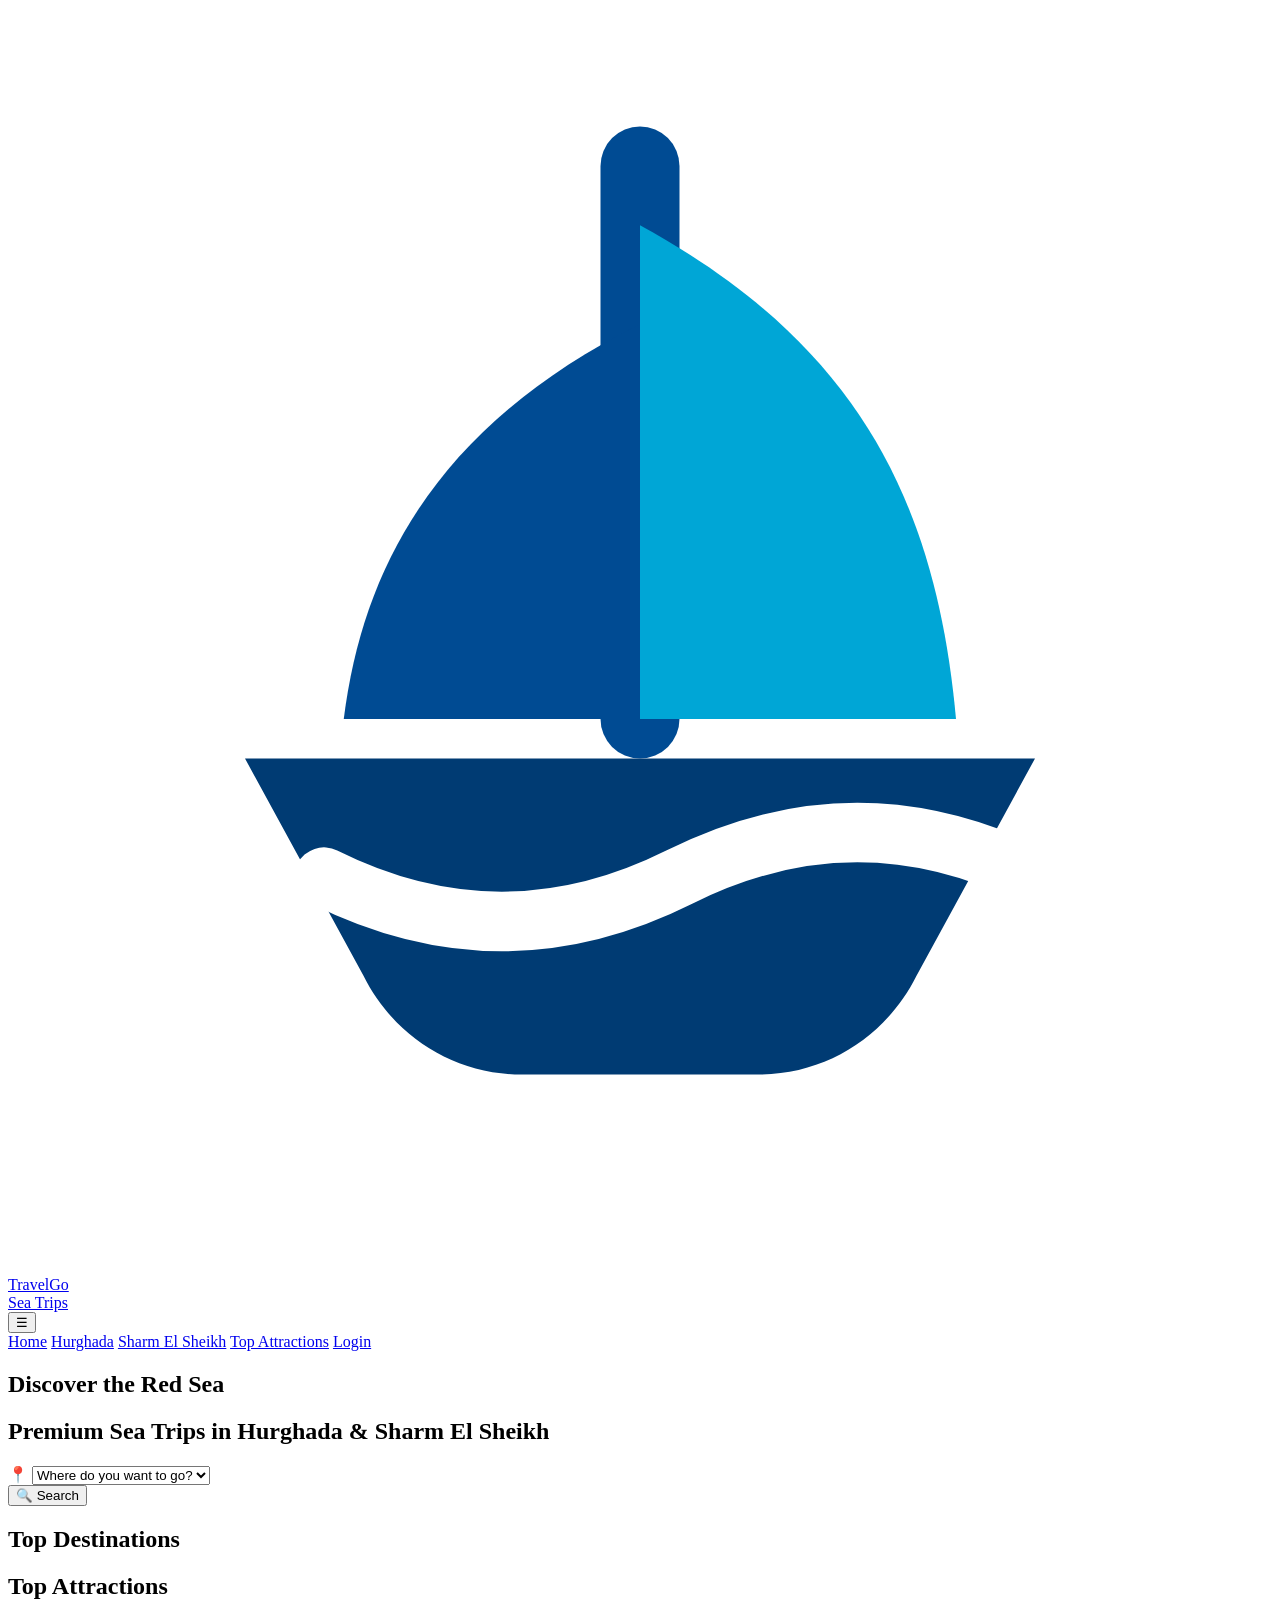
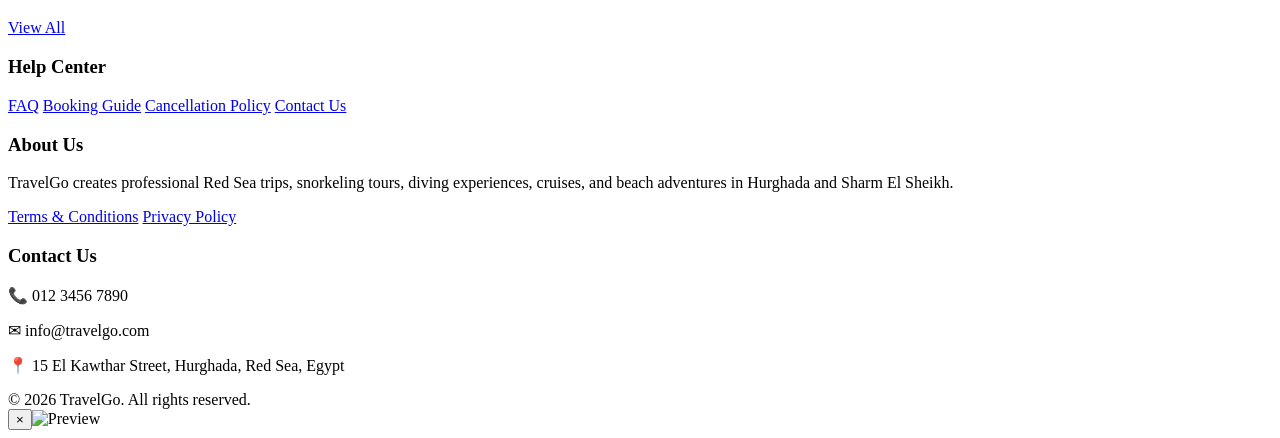
==== index.html @ 6be2ce2a "Add files via upload" ====
<!doctype html>
<html lang="en">
  <head>
    <meta charset="UTF-8" />
    <meta name="viewport" content="width=device-width, initial-scale=1.0" />
    <meta name="theme-color" content="#003b73" />
    <link rel="preconnect" href="https://fonts.googleapis.com" />
    <link rel="preconnect" href="https://fonts.gstatic.com" crossorigin />
    <link
      href="https://fonts.googleapis.com/css2?family=Montserrat:wght@400;500;600;700;800&family=Playfair+Display:wght@700;800;900&family=Poppins:wght@400;500;600;700;800&display=swap"
      rel="stylesheet"
    />
    <link rel="stylesheet" href="assets/css/common.css" />
    <link rel="stylesheet" href="assets/css/index.css" />
    <link rel="stylesheet" href="assets/css/common-responsive.css" />
    <title>TravelGo Sea Trips</title>
  </head>
  <body data-page="home">
    <header class="topbar">
      <div class="container nav">
        <a
          class="brand brand-premium"
          href="index.html"
          aria-label="TravelGo Home"
        >
          <div class="boat-logo-mark">
            <svg
              viewBox="0 0 64 64"
              fill="none"
              aria-label="TravelGo boat logo"
            >
              <path
                d="M32 8L32 36"
                stroke="#004b93"
                stroke-width="4"
                stroke-linecap="round"
              />
              <path d="M32 11C43 17 47 25 48 36H32V11Z" fill="#00a6d6" />
              <path d="M32 16C22 21 18 28 17 36H32V16Z" fill="#004b93" />
              <path
                d="M12 38H52L46 49C44.5 52 41.5 54 38 54H26C22.5 54 19.5 52 18 49L12 38Z"
                fill="#003b73"
              />
              <path
                d="M16 44C22 47 28 47 34 44C40 41 46 41 52 44"
                stroke="#ffffff"
                stroke-width="3"
                stroke-linecap="round"
              />
            </svg>
          </div>
          <div class="logo-text">
            <div class="logo-title">TravelGo</div>
            <div class="logo-subtitle">Sea Trips</div>
          </div>
        </a>
        <button class="mobile-btn" id="menuBtn" aria-label="Open navigation">
          ☰
        </button>
        <nav class="links" id="links">
          <a class="active" href="index.html">Home</a>
          <a class="" href="hurghada.html">Hurghada</a>
          <a class="" href="sharm.html">Sharm El Sheikh</a>
          <a class="" href="attractions.html">Top Attractions</a>
          <a class="login-link" href="login.html">Login</a>
        </nav>
      </div>
    </header>

    <main>
      <section class="hero" id="homeHero">
        <div class="container hero-content">
          <h1>Discover the Red Sea</h1>
          <h2>Premium Sea Trips in Hurghada & Sharm El Sheikh</h2>
          <div class="search">
            <div class="search-field">
              <span class="search-icon" aria-hidden="true">📍</span>
              <select id="destSelect">
                <option value="">Where do you want to go?</option>
                <option value="hurghada">Hurghada</option>
                <option value="sharm">Sharm El Sheikh</option>
              </select>
            </div>
            <button id="searchBtn">🔍 Search</button>
          </div>
        </div>
      </section>

      <section class="section" id="destinationsSection">
        <div class="container">
          <div class="section-title">
            <h2>Top Destinations</h2>
            <div class="underline"></div>
          </div>
          <div class="dest-grid" id="destinationCards"></div>
        </div>
      </section>

      <section class="home-attractions-strip">
        <div class="container">
          <div class="home-attractions-header">
            <h2>Top Attractions</h2>
            <a class="small-blue-btn" href="attractions.html">View All</a>
          </div>
          <div class="home-attractions-row" id="homeAttractions"></div>
        </div>
      </section>
    </main>

    <footer class="footer">
      <div class="container footer-grid">
        <div>
          <h3>Help Center</h3>
          <a href="help.html#faq">FAQ</a>
          <a href="help.html#booking-guide">Booking Guide</a>
          <a href="help.html#cancellation-policy">Cancellation Policy</a>
          <a href="help.html#contact-us">Contact Us</a>
        </div>
        <div>
          <h3>About Us</h3>
          <p class="footer-about">
            TravelGo creates professional Red Sea trips, snorkeling tours,
            diving experiences, cruises, and beach adventures in Hurghada and
            Sharm El Sheikh.
          </p>
          <a href="help.html#terms">Terms &amp; Conditions</a>
          <a href="help.html#privacy">Privacy Policy</a>
        </div>
        <div>
          <h3>Contact Us</h3>
          <p class="footer-contact-line">
            <span class="footer-icon">📞</span> 012 3456 7890
          </p>
          <p class="footer-contact-line">
            <span class="footer-icon">✉</span> info@travelgo.com
          </p>
          <p class="footer-contact-line">
            <span class="footer-icon">📍</span> 15 El Kawthar Street, Hurghada,
            Red Sea, Egypt
          </p>
        </div>
      </div>
      <div class="copy">© 2026 TravelGo. All rights reserved.</div>
    </footer>
    <div class="toast" id="toast"></div>
    <div class="lightbox" id="lightbox">
      <button class="lightbox-close" id="lightboxClose">×</button
      ><img id="lightboxImg" alt="Preview" />
    </div>
    <script src="assets/js/common.js"></script>
    <script src="assets/js/index.js"></script>
  </body>
</html>
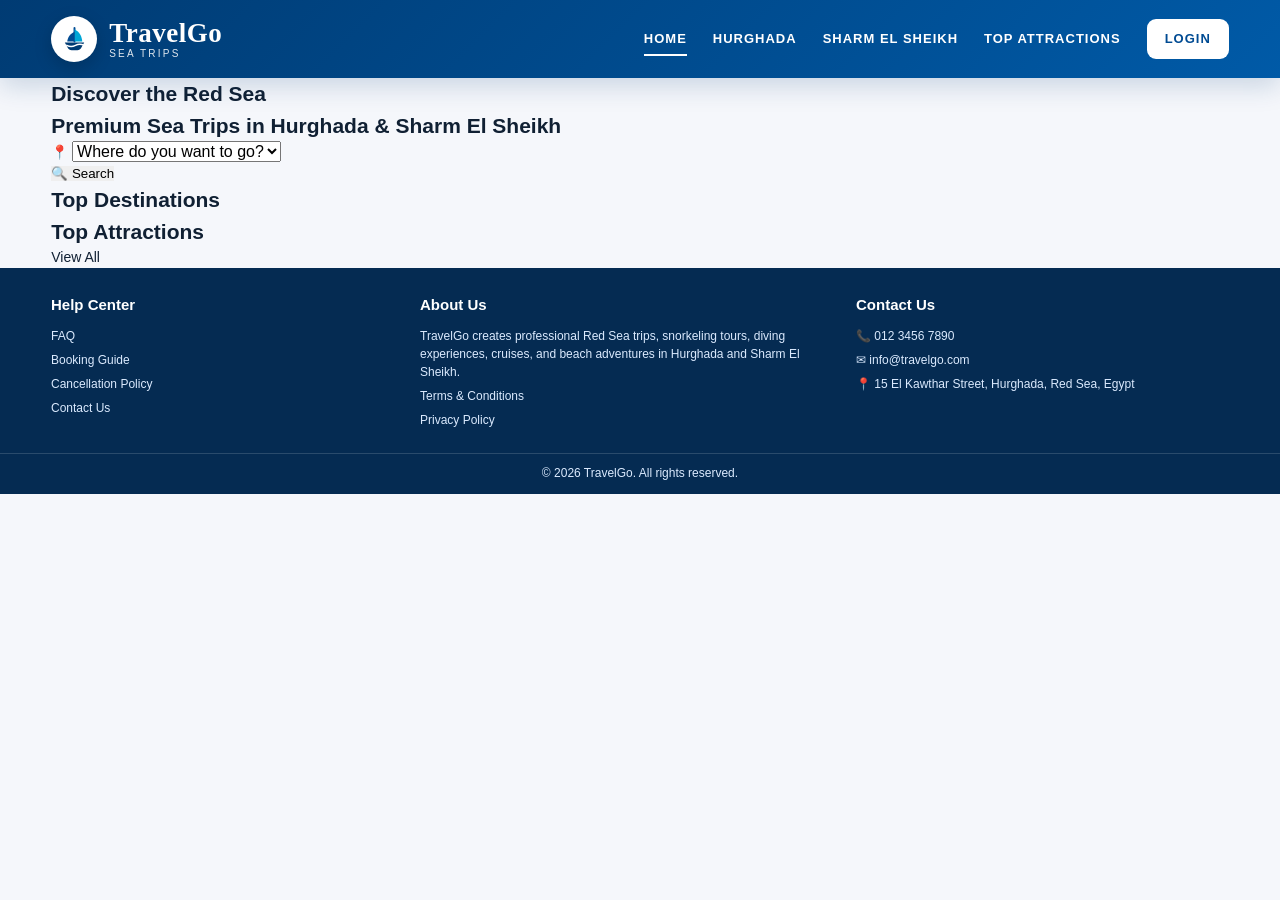
==== commit c5cf0c0c: "Update stylesheet and script paths in index.html" ====
--- a/index.html
+++ b/index.html
@@ -10,9 +10,9 @@
       href="https://fonts.googleapis.com/css2?family=Montserrat:wght@400;500;600;700;800&family=Playfair+Display:wght@700;800;900&family=Poppins:wght@400;500;600;700;800&display=swap"
       rel="stylesheet"
     />
-    <link rel="stylesheet" href="assets/css/common.css" />
-    <link rel="stylesheet" href="assets/css/index.css" />
-    <link rel="stylesheet" href="assets/css/common-responsive.css" />
+    <link rel="stylesheet" href="common.css" />
+    <link rel="stylesheet" href="css/index.css" />
+    <link rel="stylesheet" href="css/common-responsive.css" />
     <title>TravelGo Sea Trips</title>
   </head>
   <body data-page="home">
@@ -147,7 +147,7 @@
       <button class="lightbox-close" id="lightboxClose">×</button
       ><img id="lightboxImg" alt="Preview" />
     </div>
-    <script src="assets/js/common.js"></script>
-    <script src="assets/js/index.js"></script>
+    <script src="js/common.js"></script>
+    <script src="js/index.js"></script>
   </body>
 </html>
--- a/common.css
+++ b/common.css
@@ -0,0 +1,442 @@
+/* TravelGo shared base CSS */
+
+/* ========== GLOBAL / SHARED ========== */
+
+* {
+  box-sizing: border-box;
+  margin: 0;
+  padding: 0;
+}
+:root {
+  --primary: #004b93;
+  --primary-dark: #00386f;
+  --navy: #052b52;
+  --bg: #f5f7fb;
+  --text: #102033;
+  --muted: #64748b;
+  --border: #e5e9f0;
+  --white: #fff;
+  --shadow: 0 10px 30px rgba(15, 23, 42, 0.09);
+  --soft-shadow: 0 3px 14px rgba(15, 23, 42, 0.07);
+}
+html {
+  scroll-behavior: smooth;
+  -webkit-text-size-adjust: 100%;
+}
+body {
+  font-family: "Poppins", Arial, sans-serif;
+  background: var(--bg);
+  color: var(--text);
+  font-size: 14px;
+  line-height: 1.5;
+  overflow-x: hidden;
+}
+a {
+  color: inherit;
+  text-decoration: none;
+  cursor: pointer;
+}
+button {
+  font-family: inherit;
+  cursor: pointer;
+  border: 0;
+}
+input,
+select {
+  font-family: inherit;
+  font-size: 16px;
+}
+img,
+svg {
+  max-width: 100%;
+}
+.container {
+  max-width: 1180px;
+  margin: 0 auto;
+  width: 92%;
+}
+.topbar {
+  min-height: 78px;
+  background: linear-gradient(135deg, #003b73, #005aa7);
+  box-shadow: 0 8px 25px rgba(0, 59, 115, 0.18);
+  position: sticky;
+  top: 0;
+  z-index: 2000;
+}
+.nav {
+  min-height: 78px;
+  display: flex;
+  align-items: center;
+  justify-content: space-between;
+  gap: 18px;
+}
+.brand-premium {
+  display: flex;
+  align-items: center;
+  gap: 12px;
+  color: #fff !important;
+  font-family: "Montserrat", Arial, sans-serif;
+}
+.boat-logo-mark {
+  width: 46px;
+  height: 46px;
+  background: #fff;
+  border-radius: 50%;
+  display: flex;
+  align-items: center;
+  justify-content: center;
+  box-shadow: 0 6px 18px rgba(0, 0, 0, 0.18);
+  flex: 0 0 auto;
+}
+.boat-logo-mark svg {
+  width: 31px;
+  height: 31px;
+}
+.logo-text {
+  display: flex;
+  flex-direction: column;
+  line-height: 1.1;
+}
+.logo-title {
+  font-family: "Playfair Display", Georgia, serif;
+  font-size: 27px;
+  font-weight: 800;
+  letter-spacing: 0.5px;
+  color: #fff;
+}
+.logo-subtitle {
+  font-family: "Montserrat", Arial, sans-serif;
+  font-size: 10px;
+  letter-spacing: 2.2px;
+  text-transform: uppercase;
+  opacity: 0.88;
+  color: #fff;
+}
+.links {
+  display: flex;
+  align-items: center;
+  gap: 26px;
+  color: #fff;
+  font-family: "Montserrat", Arial, sans-serif;
+}
+.links a {
+  font-size: 13px;
+  font-weight: 700;
+  letter-spacing: 1px;
+  text-transform: uppercase;
+  position: relative;
+}
+.links a::after {
+  content: "";
+  position: absolute;
+  left: 0;
+  bottom: -7px;
+  width: 0;
+  height: 2px;
+  background: #fff;
+  transition: 0.25s;
+}
+.links a:hover::after,
+.links a.active::after {
+  width: 100%;
+}
+.login-link {
+  background: #fff;
+  color: #004b93 !important;
+  border-radius: 9px;
+  padding: 10px 18px !important;
+  font-weight: 800;
+}
+.mobile-btn {
+  display: none;
+  color: #fff;
+  width: 46px;
+  height: 46px;
+  border-radius: 12px;
+  background: rgba(255, 255, 255, 0.12);
+  font-size: 25px;
+  align-items: center;
+  justify-content: center;
+}
+
+/* ========== FOOTER ========== */
+
+.footer {
+  background: #052b52;
+  color: #fff;
+  padding: 26px 0 12px;
+}
+.footer-grid {
+  display: grid;
+  grid-template-columns: 1fr 1.2fr 1.1fr;
+  gap: 30px;
+}
+.footer h3 {
+  font-size: 15px;
+  margin-bottom: 10px;
+}
+.footer p,
+.footer a {
+  display: block;
+  font-size: 12px;
+  color: #dbeafe;
+  margin: 6px 0;
+}
+.copy {
+  text-align: center;
+  border-top: 1px solid rgba(255, 255, 255, 0.15);
+  margin-top: 18px;
+  padding-top: 10px;
+  font-size: 12px;
+  color: #dbeafe;
+}
+.toast {
+  position: fixed;
+  right: 16px;
+  bottom: 16px;
+  background: #052b52;
+  color: white;
+  padding: 13px 18px;
+  border-radius: 7px;
+  box-shadow: var(--shadow);
+  display: none;
+  z-index: 9999;
+}
+.lightbox {
+  position: fixed;
+  inset: 0;
+  background: rgba(0, 10, 25, 0.88);
+  display: none;
+  align-items: center;
+  justify-content: center;
+  padding: 24px;
+  z-index: 5000;
+}
+.lightbox.open {
+  display: flex;
+}
+.lightbox img {
+  max-width: 92vw;
+  max-height: 84vh;
+  border-radius: 14px;
+  box-shadow: 0 25px 80px rgba(0, 0, 0, 0.45);
+  object-fit: contain;
+  background: #fff;
+}
+.lightbox-close {
+  position: absolute;
+  top: 22px;
+  right: 28px;
+  background: #fff;
+  color: #072b52;
+  width: 42px;
+  height: 42px;
+  border-radius: 50%;
+  font-size: 24px;
+  font-weight: 900;
+  display: grid;
+  place-items: center;
+}
+
+/* ========== ANIMATIONS ========== */
+
+body {
+  animation: pageFadeIn 0.45s ease both;
+}
+
+body.page-leaving {
+  opacity: 0;
+  transform: translateY(8px);
+  transition:
+    opacity 0.25s ease,
+    transform 0.25s ease;
+}
+
+@keyframes pageFadeIn {
+  from {
+    opacity: 0;
+    transform: translateY(10px);
+  }
+  to {
+    opacity: 1;
+    transform: translateY(0);
+  }
+}
+
+@keyframes softZoom {
+  from {
+    opacity: 0;
+    transform: scale(1.04);
+  }
+  to {
+    opacity: 1;
+    transform: scale(1);
+  }
+}
+
+@keyframes fadeUp {
+  from {
+    opacity: 0;
+    transform: translateY(24px);
+  }
+  to {
+    opacity: 1;
+    transform: translateY(0);
+  }
+}
+
+.hero,
+.banner,
+.login-art {
+  animation: softZoom 0.9s ease both;
+}
+
+.hero-content,
+.search,
+.new-payment-top,
+.premium-breadcrumb {
+  animation: fadeUp 0.75s ease both;
+}
+
+.search {
+  animation-delay: 0.15s;
+}
+
+.reveal {
+  opacity: 0;
+  transform: translateY(26px);
+  transition:
+    opacity 0.7s ease,
+    transform 0.7s ease;
+  transition-delay: var(--delay, 0s);
+}
+
+.reveal.show {
+  opacity: 1;
+  transform: translateY(0);
+}
+
+.dest-card,
+.tour-card,
+.attr-card,
+.home-attraction-mini,
+.premium-main-card,
+.premium-book-card,
+.premium-include-card,
+.new-payment-card,
+.form-card,
+.footer-grid > div {
+  will-change: transform, opacity;
+}
+
+.dest-card,
+.tour-card,
+.attr-card,
+.home-attraction-mini,
+.view-btn,
+.small-blue-btn,
+.blue-full,
+.premium-book,
+.premium-wishlist,
+.new-pay-btn,
+.login-link,
+.traveler-control button,
+.lightbox-close {
+  transition:
+    transform 0.28s ease,
+    box-shadow 0.28s ease,
+    background 0.28s ease,
+    color 0.28s ease,
+    border-color 0.28s ease;
+}
+
+.view-btn:hover,
+.small-blue-btn:hover,
+.blue-full:hover,
+.premium-book:hover,
+.premium-wishlist:hover,
+.new-pay-btn:hover,
+.login-link:hover,
+.traveler-control button:hover,
+.lightbox-close:hover {
+  transform: translateY(-2px);
+  box-shadow: 0 12px 24px rgba(15, 23, 42, 0.16);
+}
+
+.dest-card .body,
+.home-attraction-mini span,
+.tour-card img,
+.attr-card img,
+.premium-gallery img,
+.new-trip-box img {
+  transition:
+    transform 0.35s ease,
+    filter 0.35s ease,
+    border-color 0.25s ease;
+}
+
+.dest-card:hover .body,
+.home-attraction-mini:hover span {
+  transform: translateY(-5px);
+}
+
+.tour-card:hover img,
+.attr-card:hover img,
+.new-trip-box:hover img {
+  transform: scale(1.035);
+}
+
+.premium-gallery img:hover {
+  transform: translateY(-3px) scale(1.03);
+}
+
+.links.open {
+  animation: fadeUp 0.25s ease both;
+}
+
+.toast {
+  animation: fadeUp 0.25s ease both;
+}
+
+.lightbox.open {
+  animation: lightboxFade 0.25s ease both;
+}
+
+.lightbox.open img {
+  animation: lightboxImage 0.3s ease both;
+}
+
+@keyframes lightboxFade {
+  from {
+    opacity: 0;
+  }
+  to {
+    opacity: 1;
+  }
+}
+
+@keyframes lightboxImage {
+  from {
+    opacity: 0;
+    transform: scale(0.94);
+  }
+  to {
+    opacity: 1;
+    transform: scale(1);
+  }
+}
+
+@media (prefers-reduced-motion: reduce) {
+  *,
+  *::before,
+  *::after {
+    animation: none !important;
+    transition: none !important;
+    scroll-behavior: auto !important;
+  }
+
+  .reveal {
+    opacity: 1 !important;
+    transform: none !important;
+  }
+}
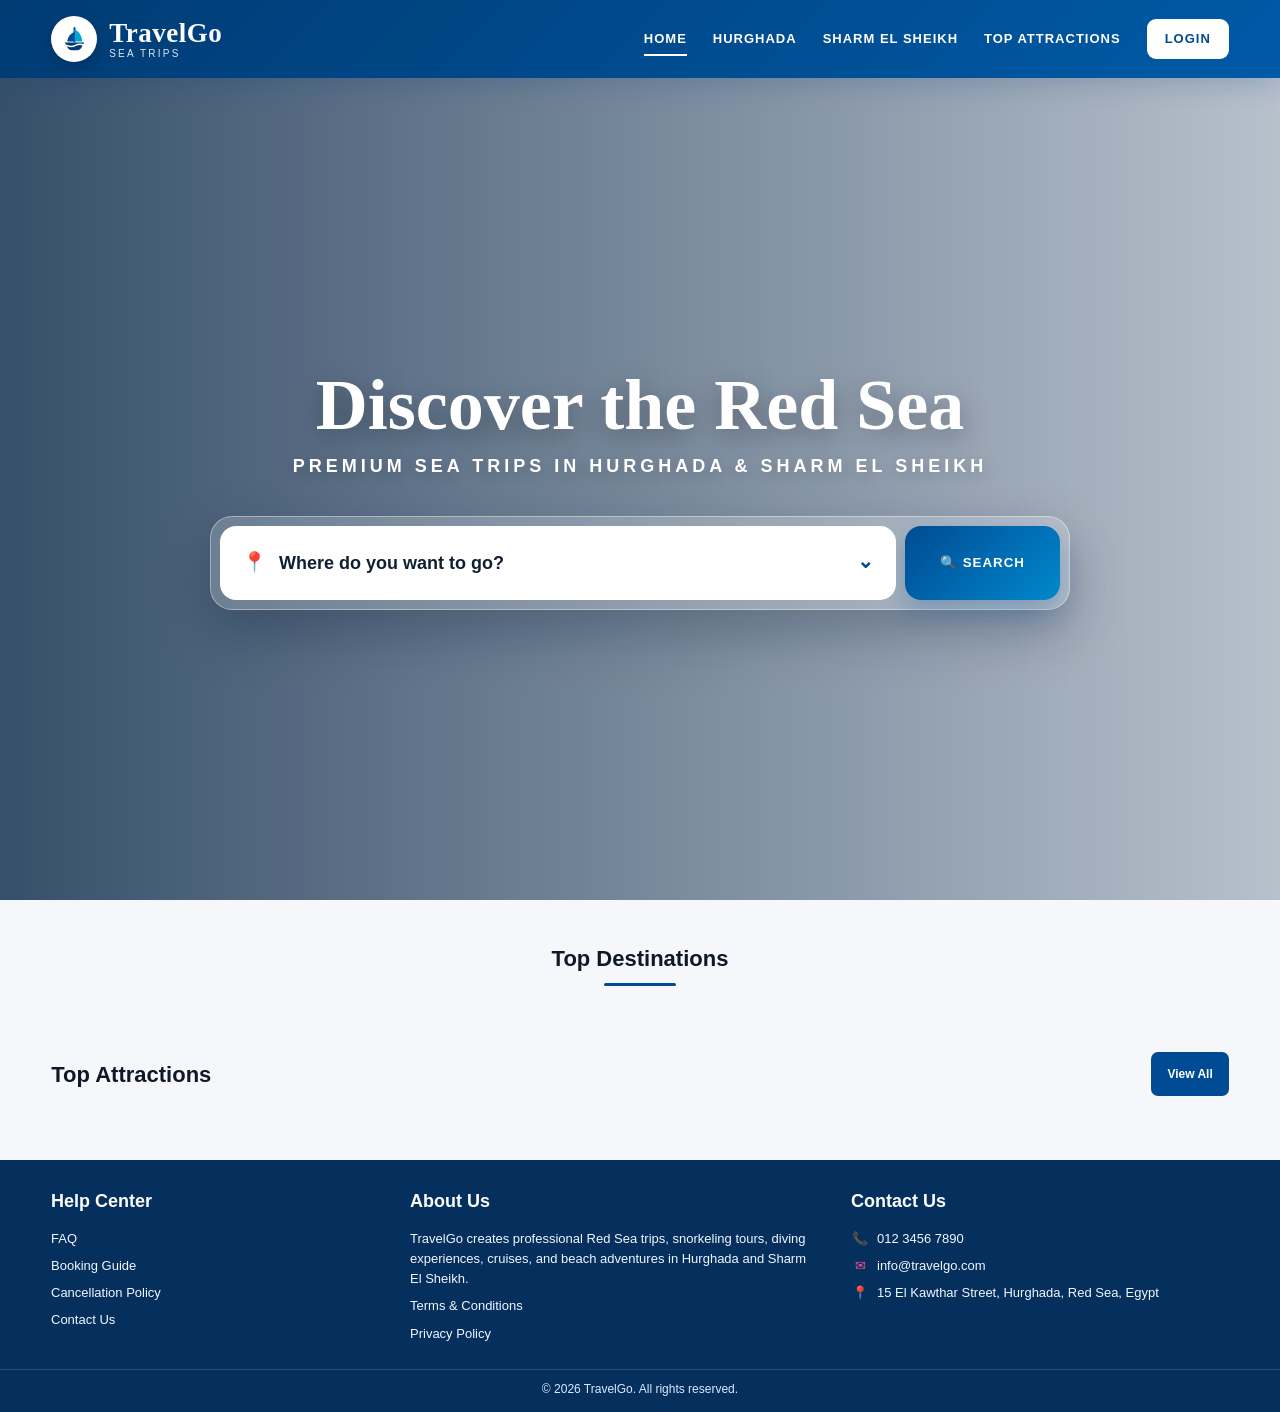
==== commit e26bcaac: "Update index.html" ====
--- a/index.html
+++ b/index.html
@@ -11,8 +11,8 @@
       rel="stylesheet"
     />
     <link rel="stylesheet" href="common.css" />
-    <link rel="stylesheet" href="css/index.css" />
-    <link rel="stylesheet" href="css/common-responsive.css" />
+    <link rel="stylesheet" href="index.css" />
+    <link rel="stylesheet" href="common-responsive.css" />
     <title>TravelGo Sea Trips</title>
   </head>
   <body data-page="home">
--- a/index.css
+++ b/index.css
@@ -0,0 +1,265 @@
+/* ========== HOME PAGE ========== */
+
+.hero {
+  min-height: calc(100svh - 78px);
+  padding: 80px 0;
+  color: #fff;
+  background-position: center;
+  background-size: cover;
+  display: flex;
+  align-items: center;
+  position: relative;
+}
+.hero::before {
+  content: "";
+  position: absolute;
+  inset: 0;
+  background: linear-gradient(
+    90deg,
+    rgba(0, 32, 65, 0.78),
+    rgba(0, 32, 65, 0.25)
+  );
+}
+.hero-content {
+  position: relative;
+  text-align: center;
+}
+.hero h1 {
+  font-family: "Playfair Display", Georgia, serif;
+  font-size: clamp(42px, 7vw, 72px);
+  font-weight: 900;
+  line-height: 1.04;
+  margin-bottom: 10px;
+  text-shadow: 0 8px 28px rgba(0, 0, 0, 0.34);
+}
+.hero h2 {
+  font-family: "Montserrat", Arial, sans-serif;
+  font-size: clamp(13px, 2vw, 18px);
+  font-weight: 600;
+  letter-spacing: 4px;
+  text-transform: uppercase;
+  margin-bottom: 36px;
+  text-shadow: 0 4px 18px rgba(0, 0, 0, 0.34);
+}
+.search {
+  width: min(860px, 100%);
+  border-radius: 22px;
+  padding: 9px;
+  background: rgba(255, 255, 255, 0.18);
+  backdrop-filter: blur(14px);
+  -webkit-backdrop-filter: blur(14px);
+  border: 1px solid rgba(255, 255, 255, 0.38);
+  box-shadow: 0 22px 55px rgba(0, 20, 45, 0.28);
+  display: grid;
+  grid-template-columns: 1fr auto;
+  margin: auto;
+}
+.search-field {
+  position: relative;
+  background: #fff;
+  border-radius: 16px;
+  padding: 18px 52px 18px 22px;
+  color: #005aa7;
+  font-size: 19px;
+}
+.search-field::after {
+  content: "⌄";
+  position: absolute;
+  right: 22px;
+  top: 50%;
+  transform: translateY(-58%);
+  color: #004b93;
+  font-size: 20px;
+  font-weight: 800;
+  pointer-events: none;
+}
+.search select {
+  width: 100%;
+  border: 0;
+  outline: 0;
+  background: transparent;
+  appearance: none;
+  font-family: "Montserrat", Arial, sans-serif;
+  font-weight: 700;
+  color: #102033;
+}
+.search button {
+  margin-left: 9px;
+  border-radius: 16px;
+  padding: 0 34px;
+  min-width: 155px;
+  background: linear-gradient(135deg, #004b93, #0088cc);
+  color: #fff;
+  font-weight: 800;
+  letter-spacing: 1px;
+  text-transform: uppercase;
+  box-shadow: 0 12px 26px rgba(0, 75, 147, 0.28);
+  transition: 0.25s;
+}
+.search button:hover {
+  transform: translateY(-2px);
+  background: linear-gradient(135deg, #00386f, #006eb3);
+}
+.section {
+  padding: 42px 0;
+}
+.section-title {
+  text-align: center;
+  margin-bottom: 24px;
+}
+.section-title h2,
+.home-attractions-header h2 {
+  font-size: 22px;
+  color: #101828;
+}
+.underline {
+  height: 3px;
+  width: 72px;
+  background: var(--primary);
+  margin: 8px auto 0;
+  border-radius: 10px;
+}
+.dest-grid {
+  display: grid;
+  grid-template-columns: repeat(2, minmax(280px, 1fr));
+  gap: 28px;
+  max-width: 960px;
+  margin: auto;
+}
+.dest-card {
+  height: 260px;
+  border-radius: 14px;
+  overflow: hidden;
+  position: relative;
+  color: #fff;
+  box-shadow: var(--shadow);
+  cursor: pointer;
+  background-position: center;
+  background-size: cover;
+  transition: 0.28s;
+}
+.dest-card:hover,
+.tour-card:hover,
+.attr-card:hover,
+.home-attraction-mini:hover {
+  transform: translateY(-4px);
+  box-shadow: 0 14px 35px rgba(15, 23, 42, 0.16);
+}
+.dest-card::before {
+  content: "";
+  position: absolute;
+  inset: 0;
+  background: linear-gradient(180deg, transparent 20%, rgba(2, 20, 44, 0.92));
+}
+.dest-card .body {
+  position: absolute;
+  left: 20px;
+  right: 20px;
+  bottom: 18px;
+}
+.dest-card h3 {
+  font-size: 28px;
+  margin-bottom: 4px;
+}
+.dest-card p {
+  font-size: 13px;
+  color: #eaf2ff;
+  margin-bottom: 12px;
+}
+.outline-small,
+.small-blue-btn {
+  display: inline-flex;
+  align-items: center;
+  justify-content: center;
+  background: transparent;
+  color: #fff;
+  border: 1px solid #fff;
+  border-radius: 7px;
+  padding: 8px 14px;
+  font-size: 12px;
+  font-weight: 800;
+}
+.small-blue-btn {
+  background: var(--primary);
+  color: #fff;
+  border: 0;
+  min-height: 44px;
+  padding: 10px 16px;
+}
+.home-attractions-strip {
+  padding: 0 0 46px;
+  background: #f5f7fb;
+}
+.home-attractions-header {
+  display: flex;
+  align-items: center;
+  justify-content: space-between;
+  gap: 20px;
+  margin-bottom: 18px;
+}
+.home-attractions-row {
+  display: grid;
+  grid-template-columns: repeat(5, 1fr);
+  gap: 16px;
+}
+.home-attraction-mini {
+  height: 155px;
+  border-radius: 12px;
+  overflow: hidden;
+  position: relative;
+  cursor: pointer;
+  background-position: center;
+  background-size: cover;
+  box-shadow: var(--soft-shadow);
+  transition: 0.28s;
+}
+.home-attraction-mini::before {
+  content: "";
+  position: absolute;
+  inset: 0;
+  background: linear-gradient(
+    180deg,
+    rgba(0, 0, 0, 0.05),
+    rgba(2, 20, 44, 0.88)
+  );
+}
+.home-attraction-mini span {
+  position: absolute;
+  left: 14px;
+  right: 14px;
+  bottom: 12px;
+  color: #fff;
+  font-weight: 800;
+  font-size: 14px;
+}
+
+/* ========== HOME PAGE ========== */
+
+.search-field {
+  display: flex;
+  align-items: center;
+  gap: 12px;
+  min-height: 74px;
+}
+.search-icon {
+  flex: 0 0 auto;
+  font-size: 20px;
+  line-height: 1;
+  transform: translateY(-1px);
+}
+.search select {
+  flex: 1;
+  width: auto;
+  min-width: 0;
+  font-size: 18px;
+  cursor: pointer;
+}
+@media (max-width: 768px) {
+  .search-field {
+    min-height: 58px;
+    padding-left: 18px;
+  }
+  .search select {
+    font-size: 15px;
+  }
+}
--- a/common-responsive.css
+++ b/common-responsive.css
@@ -0,0 +1,333 @@
+/* ========== RESPONSIVE ========== */
+
+@media (max-width: 1024px) {
+  .container {
+    width: 94%;
+  }
+  .dest-grid,
+  .attraction-grid {
+    grid-template-columns: repeat(2, minmax(0, 1fr));
+  }
+  .home-attractions-row {
+    grid-template-columns: repeat(3, minmax(0, 1fr));
+  }
+  .tour-card {
+    grid-template-columns: 150px minmax(0, 1fr) 84px 96px;
+    gap: 16px;
+  }
+  .tour-card img {
+    width: 150px;
+  }
+  .premium-layout,
+  .new-payment-container {
+    grid-template-columns: 1fr;
+  }
+  .premium-book-card {
+    position: static;
+  }
+}
+@media (max-width: 768px) {
+  .container {
+    width: 100%;
+    padding-left: 16px;
+    padding-right: 16px;
+  }
+  .nav {
+    min-height: 72px;
+  }
+  .logo-title {
+    font-size: 23px;
+  }
+  .boat-logo-mark {
+    width: 42px;
+    height: 42px;
+  }
+  .mobile-btn {
+    display: flex;
+  }
+  .links {
+    display: none;
+    position: fixed;
+    top: 72px;
+    left: 0;
+    right: 0;
+    width: 100%;
+    padding: 18px;
+    background: linear-gradient(135deg, #003b73, #005aa7);
+    box-shadow: 0 18px 35px rgba(0, 28, 56, 0.28);
+    flex-direction: column;
+    align-items: stretch;
+    gap: 8px;
+    max-height: calc(100svh - 72px);
+    overflow: auto;
+  }
+  .links.open {
+    display: flex;
+  }
+  .links a,
+  .links .login-link {
+    width: 100%;
+    padding: 14px 16px !important;
+    border-radius: 12px;
+    background: rgba(255, 255, 255, 0.1);
+    color: #fff !important;
+    text-align: left;
+  }
+  .links .login-link {
+    text-align: center;
+    background: #fff;
+    color: #004b93 !important;
+  }
+  .hero {
+    min-height: calc(100svh - 72px);
+    padding: 70px 0 74px;
+  }
+  .hero h1 {
+    font-size: clamp(38px, 12vw, 52px);
+  }
+  .hero h2 {
+    font-size: clamp(12px, 3.5vw, 15px);
+    letter-spacing: 2px;
+    line-height: 1.65;
+    margin-bottom: 28px;
+  }
+  .search {
+    grid-template-columns: 1fr;
+    border-radius: 20px;
+    padding: 8px;
+  }
+  .search-field {
+    min-height: 58px;
+  }
+  .search button {
+    width: 100%;
+    min-height: 54px;
+    margin: 8px 0 0;
+  }
+  .home-attractions-header {
+    flex-direction: column;
+    align-items: flex-start;
+  }
+  .home-attractions-header .small-blue-btn {
+    width: 100%;
+  }
+  .dest-grid,
+  .home-attractions-row,
+  .attraction-grid,
+  .footer-grid,
+  .split-login {
+    grid-template-columns: 1fr;
+  }
+  .dest-card {
+    height: 245px;
+  }
+  .home-attraction-mini {
+    height: 190px;
+  }
+  .tour-card {
+    grid-template-columns: 1fr;
+    padding: 14px;
+    gap: 12px;
+  }
+  .tour-card img {
+    width: 100%;
+    height: 210px;
+  }
+  .tour-price {
+    text-align: left;
+  }
+  .view-btn {
+    width: 100%;
+  }
+  .banner {
+    height: 250px;
+  }
+  .banner h1 {
+    font-size: 31px;
+  }
+  .premium-main-photo {
+    height: 280px;
+  }
+  .premium-gallery {
+    grid-template-columns: repeat(2, 1fr);
+  }
+  .premium-gallery img {
+    height: 120px;
+  }
+  .premium-facts {
+    grid-template-columns: 1fr 1fr;
+  }
+  .new-payment-form-grid {
+    grid-template-columns: 1fr;
+  }
+  .new-form-group.full {
+    grid-column: auto;
+  }
+  .new-payment-trust {
+    grid-template-columns: 1fr;
+  }
+  .new-trip-box {
+    align-items: flex-start;
+  }
+  .login-art {
+    min-height: 290px;
+  }
+  .login-panel {
+    padding: 30px 16px;
+  }
+  .lightbox {
+    padding: 14px;
+  }
+  .lightbox-close {
+    top: 14px;
+    right: 14px;
+  }
+}
+@media (max-width: 480px) {
+  body {
+    font-size: 13px;
+  }
+  .container {
+    padding-left: 14px;
+    padding-right: 14px;
+  }
+  .logo-title {
+    font-size: 21px;
+  }
+  .logo-subtitle {
+    letter-spacing: 1.6px;
+  }
+  .hero h1 {
+    font-size: 38px;
+  }
+  .hero h2 {
+    font-size: 12px;
+    letter-spacing: 1.5px;
+  }
+  .dest-card {
+    height: 230px;
+  }
+  .home-attraction-mini {
+    height: 170px;
+  }
+  .tour-card img,
+  .attr-card img {
+    height: 190px;
+  }
+  .premium-main-photo {
+    height: 235px;
+  }
+  .premium-gallery,
+  .premium-facts {
+    grid-template-columns: 1fr;
+  }
+  .premium-gallery img {
+    height: 150px;
+  }
+  .premium-book-card h1 {
+    font-size: 22px;
+  }
+  .new-payment-card {
+    padding: 20px;
+  }
+  .new-trip-box {
+    flex-direction: column;
+  }
+  .new-trip-box img {
+    width: 100%;
+    height: 170px;
+  }
+  .toast {
+    left: 14px;
+    right: 14px;
+    bottom: 14px;
+    width: auto;
+    text-align: center;
+  }
+}
+
+/* ========== HURGHADA / SHARM / TOUR PAGE ========== */
+
+.tour-card .view-btn {
+  display: flex;
+  align-items: center;
+  justify-content: center;
+  white-space: nowrap;
+  opacity: 1;
+  visibility: visible;
+}
+
+.premium-book-card {
+  align-self: start;
+  z-index: 20;
+  max-height: calc(100svh - 116px);
+  overflow-y: auto;
+  scrollbar-width: thin;
+}
+
+.premium-book-actions {
+  position: sticky;
+  bottom: 0;
+  z-index: 5;
+  padding-top: 8px;
+  padding-bottom: 2px;
+  background: linear-gradient(to bottom, rgba(255, 255, 255, 0.86), #fff 42%);
+}
+
+.premium-book,
+.premium-wishlist {
+  display: block;
+  opacity: 1;
+  visibility: visible;
+}
+
+.footer {
+  background: #052f5c;
+  padding: 28px 0 14px;
+}
+
+.footer-grid {
+  grid-template-columns: 1fr 1.25fr 1.15fr;
+  align-items: start;
+}
+
+.footer h3 {
+  font-size: 18px;
+  font-weight: 900;
+  margin-bottom: 14px;
+  color: #fff;
+}
+
+.footer p,
+.footer a {
+  font-size: 13px;
+  line-height: 1.55;
+  color: #f1f8ff;
+  margin: 7px 0;
+}
+
+.footer a {
+  transition: 0.22s ease;
+}
+
+.footer a:hover {
+  color: #ffffff;
+  transform: translateX(4px);
+}
+
+.footer-about {
+  max-width: 460px;
+}
+
+.footer-contact-line {
+  display: flex !important;
+  align-items: flex-start;
+  gap: 8px;
+}
+
+.footer-icon {
+  width: 18px;
+  display: inline-flex;
+  justify-content: center;
+  color: #ff4b93;
+}
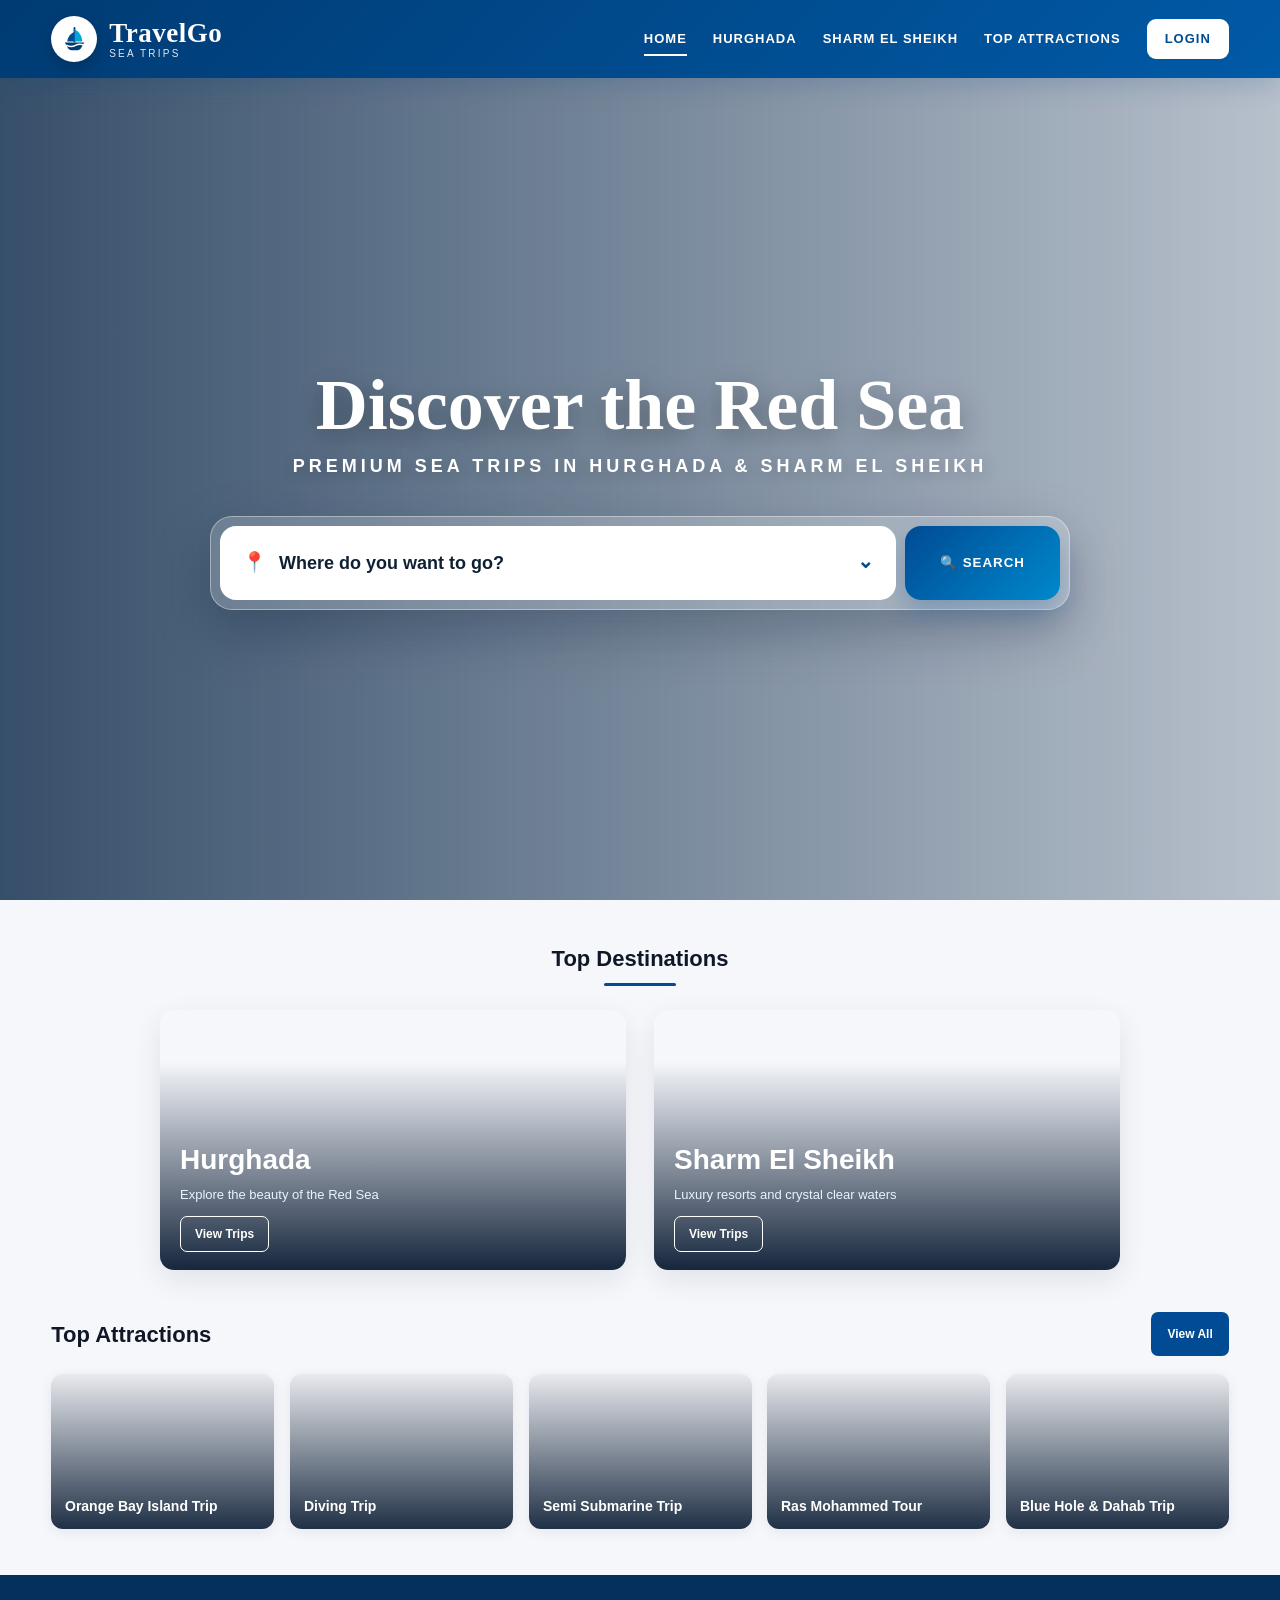
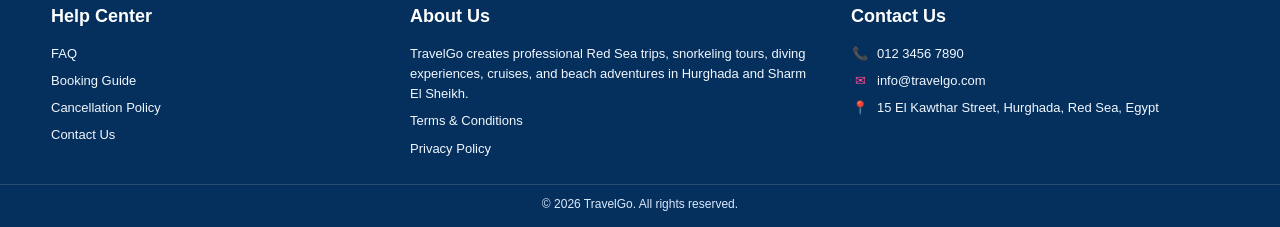
==== commit 5e113008: "Update index.html" ====
--- a/index.html
+++ b/index.html
@@ -147,7 +147,7 @@
       <button class="lightbox-close" id="lightboxClose">×</button
       ><img id="lightboxImg" alt="Preview" />
     </div>
-    <script src="js/common.js"></script>
-    <script src="js/index.js"></script>
+    <script src="common.js"></script>
+    <script src="index.js"></script>
   </body>
 </html>
